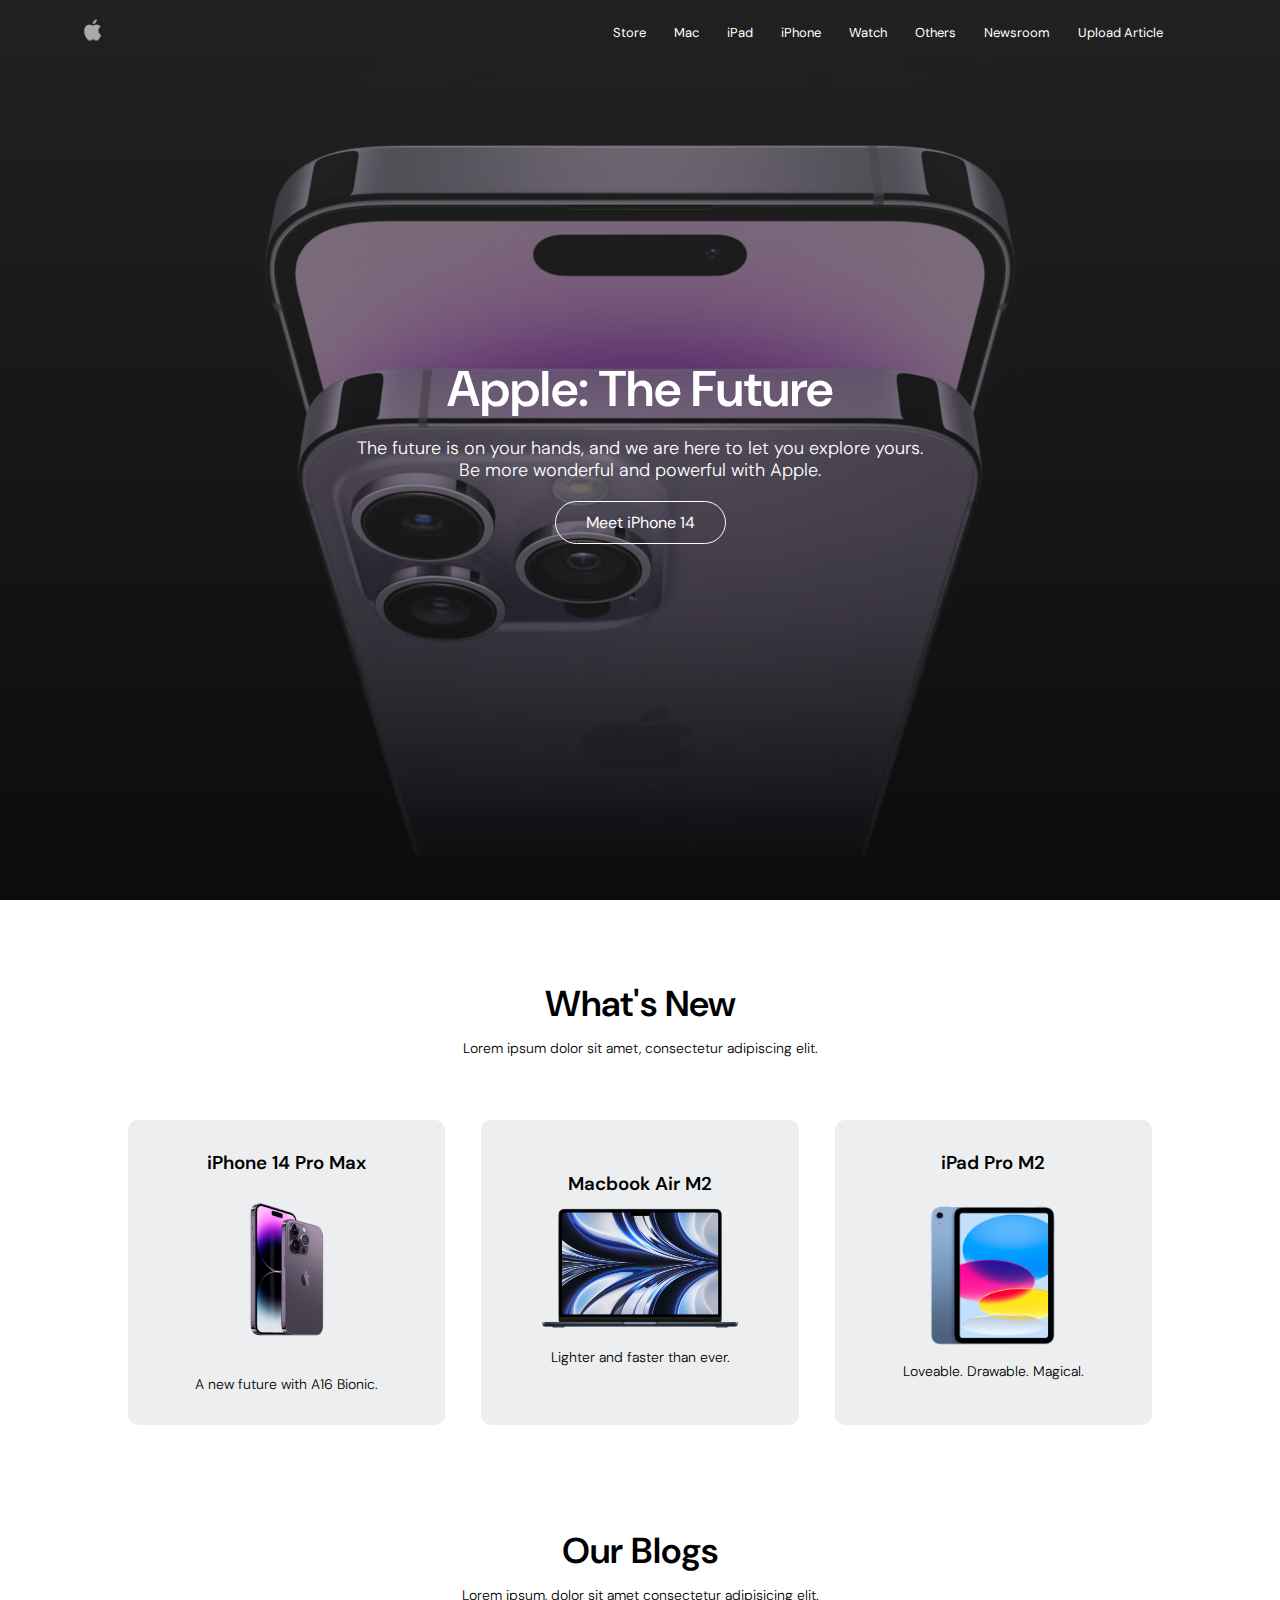
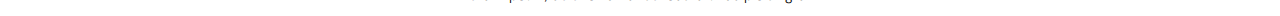
==== index.html @ 9e6a2c6e "Initial commit" ====
<!DOCTYPE html>
<html lang="en">
<head>
    <meta charset="UTF-8">
    <meta http-equiv="X-UA-Compatible" content="IE=edge">
    <meta name="viewport" content="width=device-width, initial-scale=1.0">
    <title>Apple</title>
    <link rel="stylesheet" href="styles.css">
    <link rel="preconnect" href="https://fonts.googleapis.com">
<link rel="preconnect" href="https://fonts.gstatic.com" crossorigin>
<link href="https://fonts.googleapis.com/css2?family=DM+Sans:wght@400;500;700&display=swap" rel="stylesheet">
<link rel="stylesheet" href="https://cdn.jsdelivr.net/npm/@fortawesome/fontawesome-free@6.2.0/css/all.css">
</head>
<body>
<section class="header">
    <nav>
        <a href="index.html"><img src="Images/logo.png" width=30px></a>
        <div class="navbar" id="navLinks"> 
            <i class="fa fa-xmark" onclick="hideMenu()"></i>
            <ul>
                <li><a href="">Store</a></li>
                <li><a href="">Mac</a></li>
                <li><a href="">iPad</a></li>
                <li><a href="">iPhone</a></li>
                <li><a href="">Watch</a></li>
                <li><a href="">Others</a></li>
                <li><a href="">Newsroom</a></li> <!--Newsroom = blog-->
                <li><a href="">Upload Article</a></li>
                <li><a href=""></a></li>
            </ul>
        </div>
        <i class="fa fa-bars" onclick="showMenu()"></i>
        </nav>
<div class="text-box">
    <h1>Apple: The Future</h1>
    <p>The future is on your hands, and we are here to let you explore yours.
        <br>
        Be more wonderful and powerful with Apple. 
    </p>
    <a href=""class="blog-iphone-14">Meet iPhone 14</a>
</div>

</section>

<!-- products -->
<section class="products">
    <h1>What's New</h1>
    <p>Lorem ipsum dolor sit amet, consectetur adipiscing elit.</p>
    
    <div class="row">
        <div class="products-cat">
            <h3>iPhone 14 Pro Max</h3>
            <img src="Images/product-iphone.png" width=100px>
            <p>A new future with A16 Bionic.</p>
        </div>
        <div class="products-cat">
            <br>
            <h3>Macbook Air M2</h3>
            <img src="Images/product-macbook.png" width=200px>
            <p>Lighter and faster than ever.</p>
        </div>
        <div class="products-cat">
            <h3>iPad Pro M2</h3>
            <p><img src="Images/product-ipadd.png" width=150px>
            <br>Loveable. Drawable. Magical.</p>
        </div>
    </div>
</section>

<section class="apple-blogs">
    <h1>Our Blogs</h1>
    <p>Lorem ipsum, dolor sit amet consectetur adipisicing elit.</p>
</section>
<!-- JS -->
<script>
    let navLinks = document.getElementById("navLinks");

    function showMenu(){
        navLinks.style.right = "0";
    }
    function hideMenu(){
        navLinks.style.right = "-200px";
    }
</script>
</body>
</html>
---- styles.css ----
*{
    margin: 0;
    padding: 0;
    font-family: 'DM Sans', sans-serif;
}
.header{
    min-height: 100vh;
    width: 100%;
    background-image:linear-gradient(rgba(51, 51, 51, 0.652), rgba(23, 23, 23, 0.513)),url(Images/hero2.png);
    background-position: center;
    background-size:cover;
    position:relative;
}

nav {
    display:flex;
    background-color:linear-gradient(#000, #424245);
    padding: 2% 6%;
    justify-content: space-between;
    align-items: center;
    height: 14px;
    max-height: 40px;
}

.navbar{
    flex: 1;
    text-align: right;
}

.navbar ul li{
    list-style: none;
    display: inline-block;
    padding: 8px 12px;
    position: relative;
}

.navbar ul li a{ 
    color: white;
    text-decoration: none;
    font-size: 13px;
}

.navbar ul li::after{ 
    content: '';
    width: 0%;
    height: 2px;
    background: whitesmoke;
    display: block;
    margin: auto;
}

.navbar ul li:hover::after{ 
    width: 100%;
}

.text-box{
    width: 90%;
    color: #fff;
    position: absolute;
    top: 50%;
    left: 50%;
    transform: translate(-50%, -50%);
    text-align: center;
}

.text-box h1{
    font-size: 50px;
}

.text-box p{
    margin: 5px 0 10px;
    font-size: 18px;
    color: #fff;
}

.blog-iphone-14{
    display: inline-block;
    text-decoration:none;
    color: #fff;
    border: 1px solid #fff;
    padding: 10px 30px;
    font-size: 16px;
    border-radius:40px;
    background: transparent;
    position: relative;
    cursor: pointer;
}

nav .fa{
    display: none;
}

.blog-iphone-14:hover{
    border: 1px #fff;
    background: #fff;
    transition: 1s;
    color: #343434;
}

@media(max-width: 700px){
    .text-box h1{
        font-size: 30px;
        margin-bottom: 5px;
    }
    .text-box p{
        font-size: 14px;
    }
    .navbar ul li{
        display: block;
    }

    .navbar{
        position:absolute;
        background: #424245;
        height: 100vh;
        width: 200px;
        top: 0;
        right: -200px;
        text-align: left;
        z-index: 2;
        transition: 1s;
    }

    nav .fa{
        display: block;
        color: #fff;
        margin: 10px;
        font-size: 22px;
        cursor: pointer;
    }

    .navbar ul{
        padding: 15px;
    }
    
}

/* ----- products ----- */
.products{
    width: 80%;
    margin: auto;
    text-align: center;
    padding-top: 80px;
}
h1{
    font-size: 36px;
    font-weight: 600;
}
p{
    font-size: 14px;
    font-weight: 300;
    line-height: 22px;
    padding: 10px;
}

.row{
    margin-top: 5%;
    display: flex;
    justify-content: space-between;
}

.products-cat{
    flex-basis: 31%;
    background: #edeef0;
    border-radius: 10px;
    margin-bottom: 5%;
    padding: 20px 12px;
    box-sizing: border-box;
    transition: 0.5s;
}

h3{
    text-align: center;
    font-weight: 600;
    margin:10px 0;
}

.products-cat:hover{
    box-shadow: 0 0 20px 0 rgba(0,0,0,0.2);
    cursor:pointer;
}

@media(max-width: 700px){
    .row{
        flex-direction: column;
    }
}

/* ----- apple blogs ------ */

.apple-blogs{
    width: 80%;
    margin: auto;
    text-align: center;
    padding-top: 50px;

}
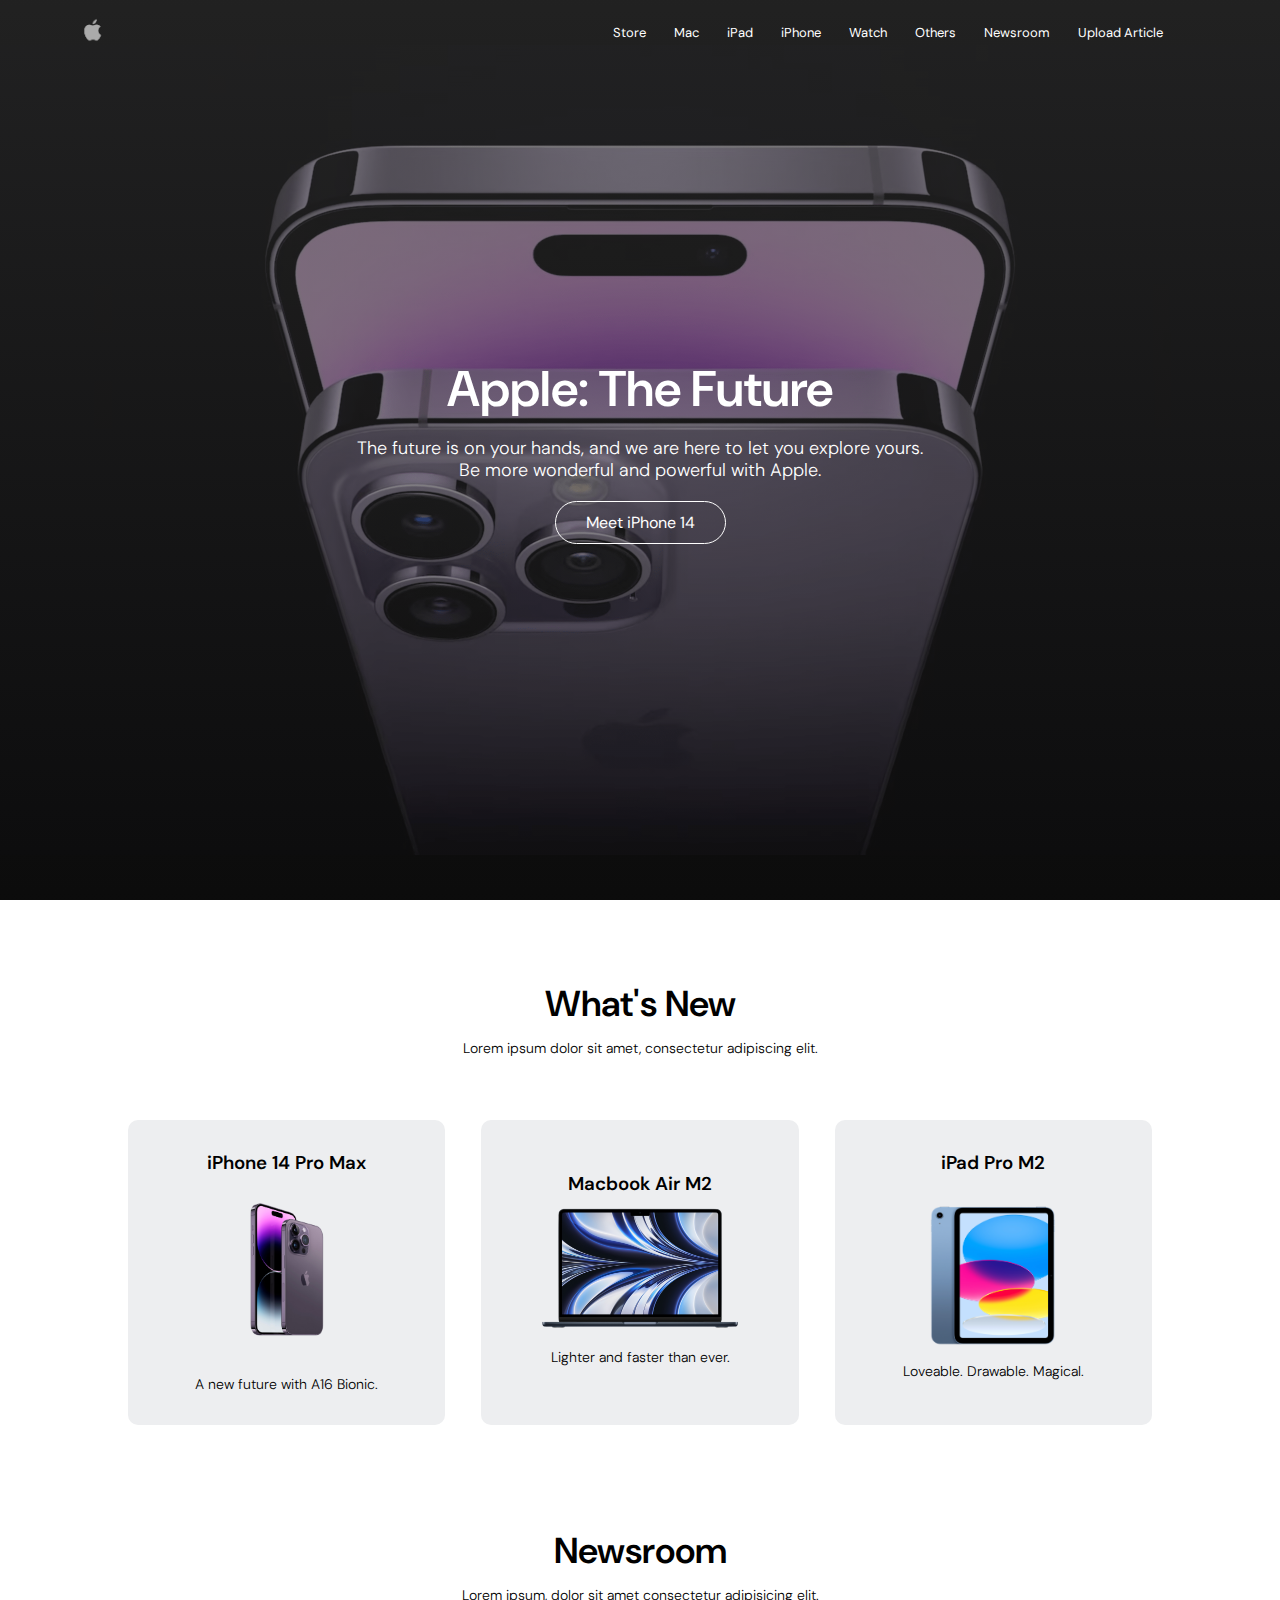
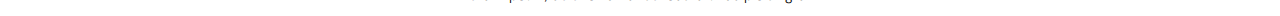
==== commit 1cf0ba22: "Update index.html" ====
--- a/index.html
+++ b/index.html
@@ -68,9 +68,10 @@
 </section>
 
 <section class="apple-blogs">
-    <h1>Our Blogs</h1>
+    <h1>Newsroom</h1>
     <p>Lorem ipsum, dolor sit amet consectetur adipisicing elit.</p>
 </section>
+
 <!-- JS -->
 <script>
     let navLinks = document.getElementById("navLinks");
@@ -81,6 +82,7 @@
     function hideMenu(){
         navLinks.style.right = "-200px";
     }
+
 </script>
 </body>
 </html>